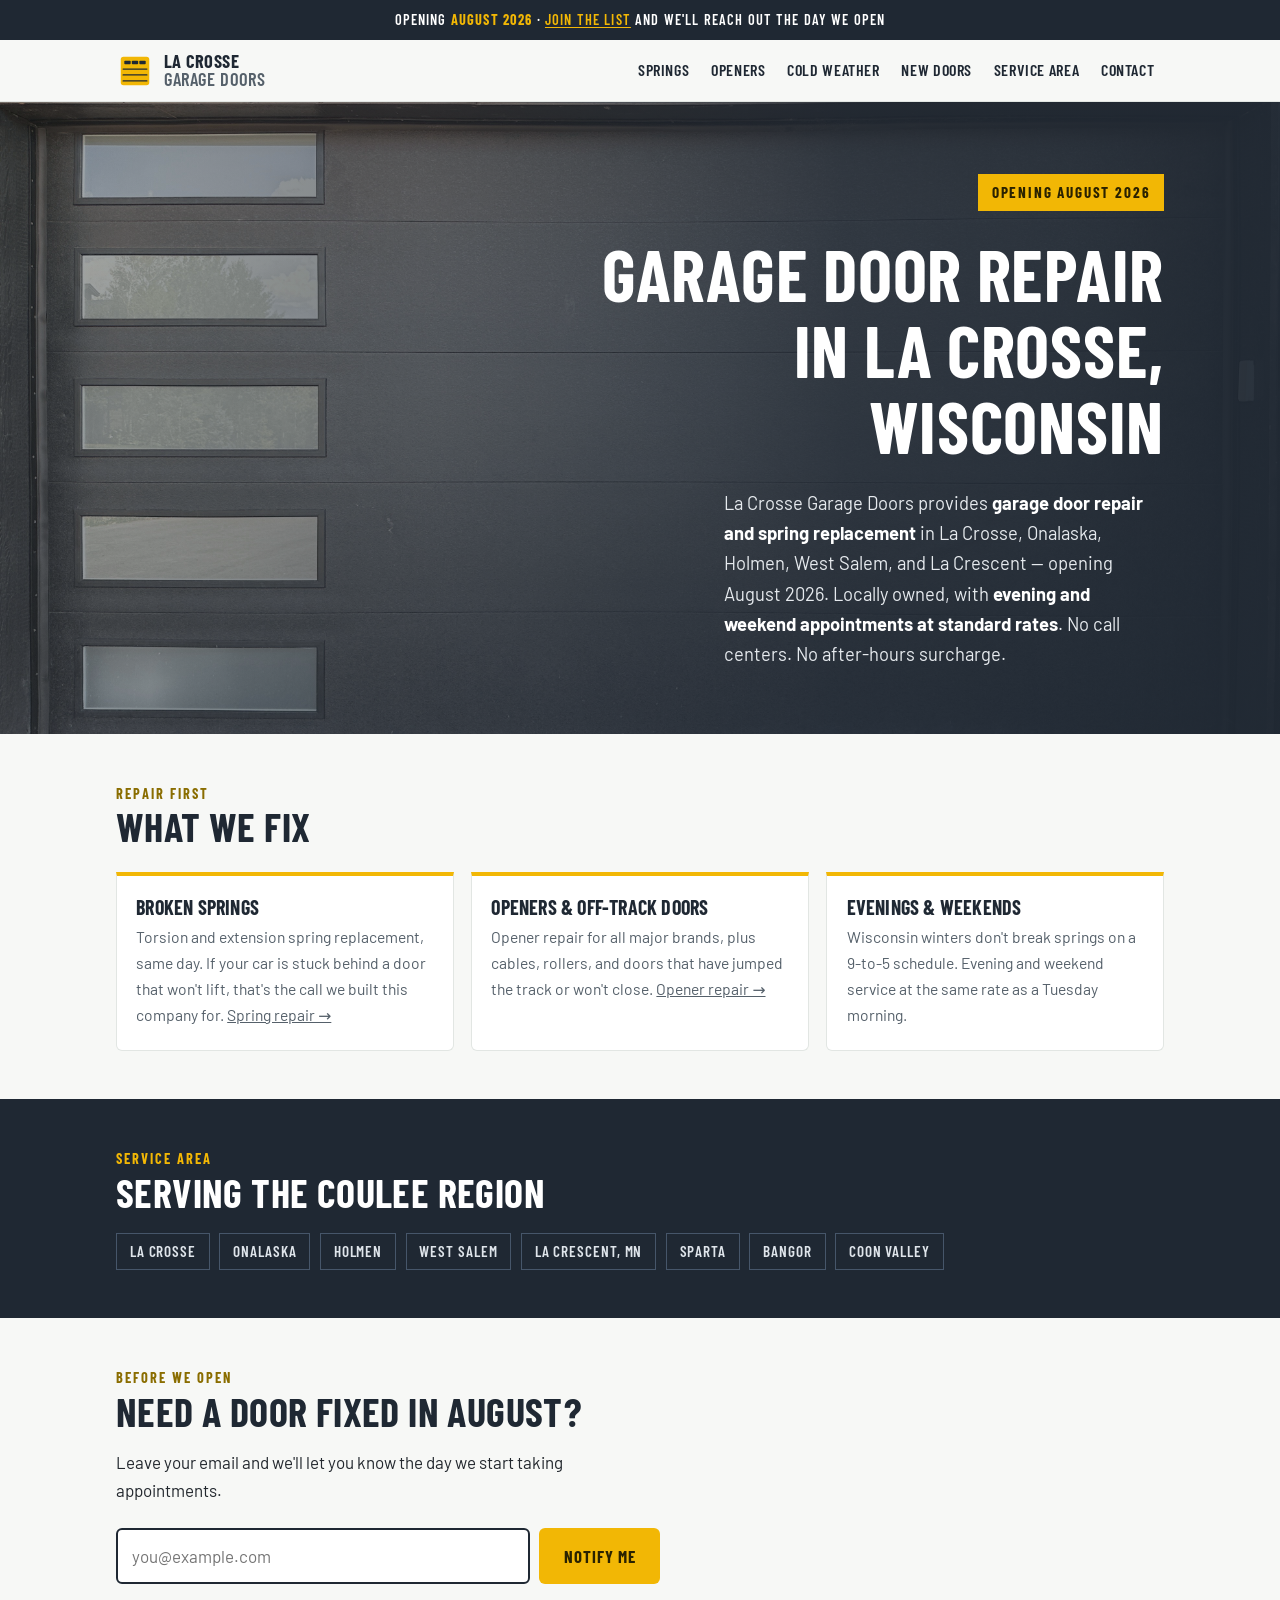
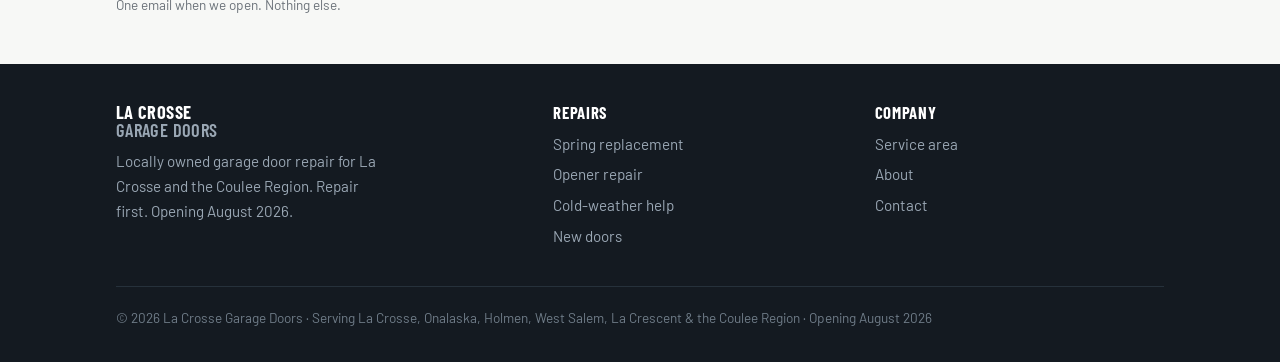
==== index.html @ f6f885b7 "Add files via upload added pages and styles" ====
<!DOCTYPE html>
<html lang="en">
<head>
  <meta charset="UTF-8">
  <meta name="viewport" content="width=device-width, initial-scale=1.0">
  <title>Garage Door Repair La Crosse WI | La Crosse Garage Doors — Opening August 2026</title>
  <meta name="description" content="La Crosse Garage Doors opens August 2026 — garage door repair and spring replacement in La Crosse, Onalaska, Holmen, West Salem, and La Crescent. Locally owned, evenings and weekends at standard rates.">
  <link rel="canonical" href="https://lacrossegaragedoors.com/">
  <link rel="icon" href="favicon.svg" type="image/svg+xml">
  <link rel="stylesheet" href="style.css">

  <meta property="og:type" content="website">
  <meta property="og:title" content="La Crosse Garage Doors — Garage Door Repair, Opening August 2026">
  <meta property="og:description" content="Garage door repair and spring replacement for the La Crosse area, opening August 2026. Locally owned. Evenings and weekends at standard rates.">
  <meta property="og:url" content="https://lacrossegaragedoors.com/">

  <!-- LocalBusiness schema. TRUTH RULE: only add telephone, address, and
       openingHoursSpecification when they are real. NAP here must match GBP
       exactly, character for character, once live. -->
  <script type="application/ld+json">
  {
    "@context": "https://schema.org",
    "@type": "HomeAndConstructionBusiness",
    "name": "La Crosse Garage Doors",
    "url": "https://lacrossegaragedoors.com/",
    "description": "Locally owned garage door repair company serving the La Crosse, Wisconsin area, opening August 2026. Garage door spring replacement, opener repair, and repair service, with evening and weekend availability at standard rates.",
    "foundingDate": "2026",
    "slogan": "Repair first. Local always.",
    "areaServed": [
      {"@type": "City", "name": "La Crosse", "containedInPlace": {"@type": "State", "name": "Wisconsin"}},
      {"@type": "City", "name": "Onalaska", "containedInPlace": {"@type": "State", "name": "Wisconsin"}},
      {"@type": "City", "name": "Holmen", "containedInPlace": {"@type": "State", "name": "Wisconsin"}},
      {"@type": "City", "name": "West Salem", "containedInPlace": {"@type": "State", "name": "Wisconsin"}},
      {"@type": "City", "name": "La Crescent", "containedInPlace": {"@type": "State", "name": "Minnesota"}},
      {"@type": "City", "name": "Sparta", "containedInPlace": {"@type": "State", "name": "Wisconsin"}},
      {"@type": "City", "name": "Bangor", "containedInPlace": {"@type": "State", "name": "Wisconsin"}},
      {"@type": "City", "name": "Coon Valley", "containedInPlace": {"@type": "State", "name": "Wisconsin"}}
    ],
    "knowsAbout": [
      "Garage door spring replacement",
      "Garage door repair",
      "Garage door opener repair",
      "Garage door installation"
    ]
  }
  </script>

  <script type="application/ld+json">
  {
    "@context": "https://schema.org",
    "@type": "FAQPage",
    "mainEntity": [
      {
        "@type": "Question",
        "name": "When does La Crosse Garage Doors open?",
        "acceptedAnswer": {
          "@type": "Answer",
          "text": "La Crosse Garage Doors opens in August 2026, serving La Crosse, Onalaska, Holmen, West Salem, La Crescent, and surrounding communities in the Coulee Region."
        }
      },
      {
        "@type": "Question",
        "name": "What services will La Crosse Garage Doors offer?",
        "acceptedAnswer": {
          "@type": "Answer",
          "text": "La Crosse Garage Doors specializes in garage door repair: broken spring replacement, opener repair, cable and roller replacement, and doors that are off track or won't open. New door installation and replacement are also available."
        }
      },
      {
        "@type": "Question",
        "name": "Will evening and weekend garage door repair be available in La Crosse?",
        "acceptedAnswer": {
          "@type": "Answer",
          "text": "Yes. La Crosse Garage Doors offers evening and weekend appointments at standard rates — no after-hours surcharge."
        }
      }
    ]
  }
  </script>

  <link rel="preconnect" href="https://fonts.googleapis.com">
  <link rel="preconnect" href="https://fonts.gstatic.com" crossorigin>
  <link href="https://fonts.googleapis.com/css2?family=Barlow+Condensed:wght@600;700&family=Barlow:wght@400;500;600&display=swap" rel="stylesheet">

  <!-- Homepage-only styles: the door-photo hero + town chips + notify form.
       Everything else comes from the shared style.css. -->
  <style>
    .hero { color: #fff; background: var(--steel); padding: 4.5rem 0 4rem; position: relative; overflow: hidden; }
    .hero-photo { position: absolute; inset: 0; width: 100%; height: 100%; object-fit: cover; object-position: center left; z-index: 0; }
    .hero::after {
      content: ""; position: absolute; inset: 0; z-index: 1;
      background:
        linear-gradient(to left, rgba(31,40,51,0.94) 0%, rgba(31,40,51,0.86) 34%, rgba(31,40,51,0.52) 66%, rgba(31,40,51,0.28) 100%),
        linear-gradient(to bottom, rgba(0,0,0,0.10), rgba(0,0,0,0.22));
    }
    .hero-badge {
      display: inline-block; font-family: 'Barlow Condensed', sans-serif; font-weight: 700;
      text-transform: uppercase; letter-spacing: 0.12em; font-size: 0.95rem;
      color: var(--accent-ink); background: var(--accent); padding: 0.35rem 0.85rem; margin-bottom: 1.5rem;
    }
    .hero h1 { color: #fff; font-size: clamp(2.6rem, 7vw, 4.5rem); font-weight: 700; max-width: 18ch; margin-left: auto; }
    .hero .lede { margin-top: 1.5rem; margin-left: auto; max-width: 44ch; font-size: 1.15rem; color: #e6eaee; text-align: left; }
    .hero .lede strong { color: #fff; }
    .hero-inner { position: relative; z-index: 2; text-align: right; animation: doorlift 0.7s ease-out both; }
    @keyframes doorlift { from { opacity: 0; transform: translateY(1.25rem); } to { opacity: 1; transform: translateY(0); } }

    .home h2 { font-size: clamp(1.8rem, 4vw, 2.5rem); margin-bottom: 1rem; }
    .area { background: var(--steel); color: #fff; }
    .area .eyebrow { color: var(--accent); }
    .area h2 { color: #fff; }
    .towns { display: flex; flex-wrap: wrap; gap: 0.6rem; margin-top: 1.25rem; list-style: none; }
    .towns li { font-family: 'Barlow Condensed', sans-serif; font-weight: 600; text-transform: uppercase; letter-spacing: 0.06em; border: 1px solid #46566a; color: #dfe5eb; padding: 0.3rem 0.8rem; font-size: 0.95rem; }

    .notify p.sub { max-width: 52ch; }
    .notify form { margin-top: 1.5rem; display: flex; gap: 0.6rem; flex-wrap: wrap; max-width: 34rem; }
    .notify input[type="email"] { flex: 1 1 16rem; padding: 0.75rem 0.9rem; font: inherit; border: 2px solid var(--steel); border-radius: 6px; background: #fff; }
    .notify input:focus-visible, .notify button:focus-visible { outline: 3px solid var(--steel); outline-offset: 2px; }
    .fineprint { font-size: 0.85rem; color: #6a7178; margin-top: 0.6rem; }

    @media (max-width: 46rem) {
      .hero { padding: 3.25rem 0 3rem; }
      .hero-inner { text-align: left; }
      .hero h1, .hero .lede { margin-left: 0; }
      .hero::after {
        background:
          linear-gradient(to left, rgba(31,40,51,0.90) 0%, rgba(31,40,51,0.72) 100%),
          linear-gradient(to bottom, rgba(0,0,0,0.10), rgba(0,0,0,0.25));
      }
    }
  </style>
</head>
<body class="home">

  <div class="ribbon">Opening <strong>August 2026</strong> &middot; <a href="#notify">join the list</a> and we'll reach out the day we open</div>

  <header class="site-header">
    <div class="wrap">
      <a class="brand" href="index.html" aria-label="La Crosse Garage Doors home">
        <svg viewBox="0 0 48 48" aria-hidden="true"><rect x="6" y="6" width="36" height="36" rx="3.5" fill="#f2b705"/><g fill="#1f2833"><rect x="10.5" y="11" width="8" height="4.5" rx="1"/><rect x="20" y="11" width="8" height="4.5" rx="1"/><rect x="29.5" y="11" width="8" height="4.5" rx="1"/></g><g stroke="#1f2833" stroke-width="1.6" stroke-linecap="round"><line x1="9" y1="21.5" x2="39" y2="21.5"/><line x1="9" y1="29" x2="39" y2="29"/><line x1="9" y1="36.5" x2="39" y2="36.5"/></g></svg>
        <span class="brand-name"><span class="lc">La Crosse</span><span class="gd">Garage Doors</span></span>
      </a>
      <nav class="site-nav" aria-label="Primary">
        <a href="garage-door-spring-replacement-la-crosse.html">Springs</a>
        <a href="garage-door-opener-repair-la-crosse.html">Openers</a>
        <a href="garage-door-wont-open-cold-weather.html">Cold Weather</a>
        <a href="garage-door-installation-la-crosse.html">New Doors</a>
        <a href="service-area.html">Service Area</a>
        <a href="contact.html">Contact</a>
      </nav>
    </div>
  </header>

  <header class="hero">
    <img class="hero-photo" src="images/la-crosse-garage-door-repair.jpg"
         alt="Modern steel garage door serviced by La Crosse Garage Doors in La Crosse, Wisconsin"
         fetchpriority="high" width="2000" height="1012">
    <div class="wrap hero-inner">
      <span class="hero-badge">Opening August 2026</span>
      <h1>Garage Door Repair in La&nbsp;Crosse, Wisconsin</h1>
      <p class="lede">
        La Crosse Garage Doors provides <strong>garage door repair and spring
        replacement</strong> in La Crosse, Onalaska, Holmen, West Salem, and La Crescent —
        opening August 2026. Locally owned, with <strong>evening and weekend appointments
        at standard rates</strong>. No call centers. No after-hours surcharge.
      </p>
    </div>
  </header>

  <main>
    <section aria-labelledby="services-h">
      <div class="wrap">
        <p class="eyebrow">Repair first</p>
        <h2 id="services-h">What we fix</h2>
        <div class="cards">
          <div class="card">
            <h3>Broken Springs</h3>
            <p>Torsion and extension spring replacement, same day. If your car is stuck behind a door that won't lift, that's the call we built this company for. <a href="garage-door-spring-replacement-la-crosse.html">Spring repair &rarr;</a></p>
          </div>
          <div class="card">
            <h3>Openers &amp; Off-Track Doors</h3>
            <p>Opener repair for all major brands, plus cables, rollers, and doors that have jumped the track or won't close. <a href="garage-door-opener-repair-la-crosse.html">Opener repair &rarr;</a></p>
          </div>
          <div class="card">
            <h3>Evenings &amp; Weekends</h3>
            <p>Wisconsin winters don't break springs on a 9-to-5 schedule. Evening and weekend service at the same rate as a Tuesday morning.</p>
          </div>
        </div>
      </div>
    </section>

    <section class="area" aria-labelledby="area-h">
      <div class="wrap">
        <p class="eyebrow">Service area</p>
        <h2 id="area-h">Serving the Coulee Region</h2>
        <ul class="towns">
          <li>La Crosse</li>
          <li>Onalaska</li>
          <li>Holmen</li>
          <li>West Salem</li>
          <li>La Crescent, MN</li>
          <li>Sparta</li>
          <li>Bangor</li>
          <li>Coon Valley</li>
        </ul>
      </div>
    </section>

    <section class="notify" id="notify" aria-labelledby="notify-h">
      <div class="wrap">
        <p class="eyebrow">Before we open</p>
        <h2 id="notify-h">Need a door fixed in August?</h2>
        <p class="sub">Leave your email and we'll let you know the day we start taking appointments.</p>
        <form action="https://api.web3forms.com/submit" method="POST">
          <input type="hidden" name="access_key" value="b48ade35-f870-45dd-b1df-0b51478c5cf5">
          <input type="hidden" name="subject" value="LCGD pre-launch signup">
          <input type="hidden" name="from_name" value="LCGD Site">
          <input type="hidden" name="redirect" value="https://lacrossegaragedoors.com/index.html">
          <input type="checkbox" name="botcheck" style="display:none" tabindex="-1" autocomplete="off">
          <label for="email" style="position:absolute;left:-9999px;">Email address</label>
          <input id="email" type="email" name="email" placeholder="you@example.com" required>
          <button class="btn btn-primary" type="submit">Notify me</button>
        </form>
        <p class="fineprint">One email when we open. Nothing else.</p>
      </div>
    </section>
  </main>

  <footer class="site-footer">
    <div class="wrap">
      <div class="foot-grid">
        <div>
          <span class="brand-name"><span class="lc">La Crosse</span><span class="gd">Garage Doors</span></span>
          <p style="margin-top:0.6rem;max-width:30ch;">Locally owned garage door repair for La Crosse and the Coulee Region. Repair first. Opening August 2026.</p>
        </div>
        <div>
          <h4>Repairs</h4>
          <ul>
            <li><a href="garage-door-spring-replacement-la-crosse.html">Spring replacement</a></li>
            <li><a href="garage-door-opener-repair-la-crosse.html">Opener repair</a></li>
            <li><a href="garage-door-wont-open-cold-weather.html">Cold-weather help</a></li>
            <li><a href="garage-door-installation-la-crosse.html">New doors</a></li>
          </ul>
        </div>
        <div>
          <h4>Company</h4>
          <ul>
            <li><a href="service-area.html">Service area</a></li>
            <li><a href="about.html">About</a></li>
            <li><a href="contact.html">Contact</a></li>
          </ul>
        </div>
      </div>
      <p class="foot-note">&copy; 2026 La Crosse Garage Doors &middot; Serving La Crosse, Onalaska, Holmen, West Salem, La Crescent &amp; the Coulee Region &middot; Opening August 2026</p>
    </div>
  </footer>

</body>
</html>
---- style.css ----
/* ============================================================
   La Crosse Garage Doors — shared site styles
   Palette + type extend the existing homepage identity:
   steel + shop-yellow, Barlow Condensed display / Barlow body.
   Linked by every page: <link rel="stylesheet" href="style.css">
   ============================================================ */

:root {
  --steel: #1f2833;
  --panel: #2b3644;
  --paper: #f7f8f6;
  --galvanized: #9aa7b4;
  --ink: #23282e;
  --muted: #55606a;
  --line: #e2e6e3;
  --accent: #f2b705;
  --accent-hover: #d99f00;
  --accent-ink: #2a2200;
  --max: 68rem;
  --measure: 42rem;
}

* { margin: 0; padding: 0; box-sizing: border-box; }
html { scroll-behavior: smooth; }
body {
  font-family: 'Barlow', system-ui, -apple-system, sans-serif;
  color: var(--ink);
  background: var(--paper);
  line-height: 1.65;
  font-size: 1.0625rem;
  -webkit-font-smoothing: antialiased;
}
h1, h2, h3, h4 {
  font-family: 'Barlow Condensed', 'Barlow', sans-serif;
  line-height: 1.06;
  text-transform: uppercase;
  letter-spacing: 0.01em;
  color: var(--steel);
}
a { color: inherit; }
img { max-width: 100%; display: block; }
.wrap { max-width: var(--max); margin: 0 auto; padding: 0 1.25rem; }

/* ---------- Opening ribbon ---------- */
.ribbon {
  background: var(--steel);
  color: #fff;
  font-family: 'Barlow Condensed', sans-serif;
  text-transform: uppercase;
  letter-spacing: 0.08em;
  font-size: 0.9rem;
  font-weight: 600;
  text-align: center;
  padding: 0.5rem 1rem;
}
.ribbon strong { color: var(--accent); font-weight: 700; }
.ribbon a { color: var(--accent); text-decoration: underline; text-underline-offset: 2px; }

/* ---------- Header + nav ---------- */
.site-header {
  background: var(--paper);
  border-bottom: 1px solid var(--line);
  position: sticky; top: 0; z-index: 100;
}
.site-header .wrap {
  display: flex; align-items: center; justify-content: space-between;
  gap: 1rem; padding-top: 0.7rem; padding-bottom: 0.7rem;
}
.brand { display: inline-flex; align-items: center; gap: 0.6rem; text-decoration: none; }
.brand svg { width: 38px; height: 38px; flex-shrink: 0; }
.brand-name {
  font-family: 'Barlow Condensed', sans-serif;
  font-weight: 700; text-transform: uppercase; line-height: 0.95;
  color: var(--steel); font-size: 1.15rem; letter-spacing: 0.02em;
}
.brand-name .lc { display: block; }
.brand-name .gd { display: block; color: var(--muted); font-weight: 600; }

.site-nav { display: flex; align-items: center; gap: 0.15rem; flex-wrap: wrap; }
.site-nav a {
  font-family: 'Barlow Condensed', sans-serif;
  text-transform: uppercase; letter-spacing: 0.04em;
  font-size: 1rem; font-weight: 600; color: var(--steel);
  text-decoration: none; padding: 0.4rem 0.6rem; border-radius: 4px;
  transition: background 0.15s, color 0.15s;
}
.site-nav a:hover { background: rgba(31,40,51,0.06); }
.site-nav a[aria-current="page"] { color: var(--accent-ink); background: var(--accent); }

/* ---------- Buttons ---------- */
.btn {
  display: inline-block; font-family: 'Barlow Condensed', sans-serif;
  font-weight: 700; text-transform: uppercase; letter-spacing: 0.06em;
  font-size: 1.05rem; text-decoration: none; cursor: pointer;
  padding: 0.7rem 1.4rem; border-radius: 6px; border: 2px solid transparent;
  transition: background 0.2s, filter 0.2s, border-color 0.2s;
}
.btn-primary { background: var(--accent); color: var(--accent-ink); }
.btn-primary:hover { filter: brightness(0.95); }
.btn-ghost { background: transparent; color: #fff; border-color: rgba(255,255,255,0.5); }
.btn-ghost:hover { border-color: #fff; }
.btn-dark { background: var(--steel); color: #fff; }
.btn-dark:hover { background: #14202b; }

/* ---------- Page hero (interior pages) ---------- */
.page-hero {
  background: var(--steel); color: #fff; position: relative; overflow: hidden;
  padding: 3.5rem 0 3.75rem;
}
.page-hero::after {
  content: ""; position: absolute; left: 0; right: 0; bottom: 0; height: 0.5rem;
  background: repeating-linear-gradient(-45deg, var(--accent) 0 1.1rem, var(--steel) 1.1rem 2.2rem);
}
.page-hero .eyebrow { color: var(--accent); }
.page-hero h1 {
  color: #fff; font-size: clamp(2.1rem, 5.5vw, 3.4rem); font-weight: 700;
  max-width: 20ch; margin-top: 0.4rem;
}
.page-hero .lede {
  margin-top: 1rem; max-width: var(--measure); font-size: 1.15rem; color: #dfe5ea;
}
.page-hero .lede strong { color: #fff; }

/* ---------- Eyebrow label ---------- */
.eyebrow {
  font-family: 'Barlow Condensed', sans-serif; font-weight: 700;
  text-transform: uppercase; letter-spacing: 0.14em; font-size: 0.9rem;
  color: #8a6d00;
}

/* ---------- Content sections ---------- */
section { padding: 3rem 0; }
section.tight { padding: 2rem 0; }
.prose { max-width: var(--measure); }
.prose h2 { font-size: clamp(1.7rem, 4vw, 2.3rem); margin: 2rem 0 0.75rem; }
.prose h3 { font-size: 1.35rem; margin: 1.5rem 0 0.5rem; }
.prose p { margin-bottom: 1rem; }
.prose ul { margin: 0 0 1rem 1.1rem; }
.prose li { margin-bottom: 0.4rem; }
.prose strong { color: var(--steel); }
.prose a { color: #1f6f9c; text-underline-offset: 2px; }

/* ---------- Callout ---------- */
.callout {
  border-left: 4px solid var(--accent); background: #fff;
  border-radius: 0 8px 8px 0; padding: 1.1rem 1.25rem; margin: 1.5rem 0;
  box-shadow: 0 1px 2px rgba(31,40,51,0.05);
}
.callout.warn { border-left-color: #c0392b; }
.callout p:last-child { margin-bottom: 0; }

/* ---------- Service cards ---------- */
.cards { display: grid; grid-template-columns: repeat(3, 1fr); gap: 1.1rem; margin-top: 1.5rem; }
.card {
  background: #fff; border: 1px solid var(--line); border-top: 4px solid var(--accent);
  padding: 1.3rem 1.2rem 1.4rem; border-radius: 0 0 6px 6px;
}
.card h3 { font-size: 1.25rem; margin-bottom: 0.4rem; }
.card p { font-size: 0.98rem; color: var(--muted); margin: 0; }

/* ---------- FAQ ---------- */
.faq { max-width: var(--measure); margin-top: 1.5rem; }
.faq details {
  border: 1px solid var(--line); border-radius: 8px; background: #fff;
  padding: 0.4rem 1rem; margin-bottom: 0.7rem;
}
.faq summary {
  font-family: 'Barlow Condensed', sans-serif; font-weight: 600; font-size: 1.2rem;
  text-transform: uppercase; letter-spacing: 0.01em; color: var(--steel);
  cursor: pointer; padding: 0.6rem 0; list-style: none; display: flex;
  justify-content: space-between; align-items: center; gap: 1rem;
}
.faq summary::-webkit-details-marker { display: none; }
.faq summary::after { content: "+"; font-size: 1.5rem; color: var(--accent-ink); font-weight: 700; }
.faq details[open] summary::after { content: "\2212"; }
.faq details[open] summary { border-bottom: 1px solid var(--line); }
.faq .faq-body { padding: 0.8rem 0 0.6rem; color: var(--ink); }
.faq .faq-body p { margin-bottom: 0.6rem; }

/* ---------- CTA band ---------- */
.cta-band { background: var(--panel); color: #fff; text-align: center; }
.cta-band h2 { color: #fff; font-size: clamp(1.7rem, 4vw, 2.3rem); }
.cta-band p { max-width: 44ch; margin: 0.75rem auto 1.5rem; color: #dfe5ea; }

/* ---------- Footer ---------- */
.site-footer { background: #141a21; color: var(--galvanized); padding: 2.5rem 0 2rem; font-size: 0.95rem; }
.site-footer .foot-grid { display: grid; grid-template-columns: 1.4fr 1fr 1fr; gap: 2rem; }
.site-footer .brand-name { color: #fff; }
.site-footer .brand-name .gd { color: var(--galvanized); }
.site-footer h4 {
  color: #fff; font-size: 1.05rem; letter-spacing: 0.04em; margin-bottom: 0.6rem;
}
.site-footer a { color: var(--galvanized); text-decoration: none; }
.site-footer a:hover { color: #fff; }
.site-footer ul { list-style: none; }
.site-footer li { margin-bottom: 0.35rem; }
.site-footer .foot-note {
  border-top: 1px solid #26313b; margin-top: 2rem; padding-top: 1.25rem;
  color: #6f7c88; font-size: 0.85rem;
}

/* ---------- Responsive ---------- */
@media (max-width: 60rem) {
  .cards { grid-template-columns: 1fr; }
  .site-footer .foot-grid { grid-template-columns: 1fr 1fr; }
}
@media (max-width: 46rem) {
  .site-header .wrap { flex-direction: column; align-items: flex-start; gap: 0.5rem; }
  .site-nav { gap: 0; }
  .site-nav a { padding: 0.35rem 0.5rem; font-size: 0.95rem; }
  .site-footer .foot-grid { grid-template-columns: 1fr; gap: 1.5rem; }
}
@media (prefers-reduced-motion: reduce) { html { scroll-behavior: auto; } }

/* ---------- Forms (install quote, etc.) ---------- */
.lead-form { max-width: 40rem; margin-top: 1.5rem; }
.form-grid { display: grid; grid-template-columns: 1fr 1fr; gap: 1rem 1.1rem; }
.field { display: flex; flex-direction: column; }
.field.full { grid-column: 1 / -1; }
.field label {
  font-family: 'Barlow Condensed', sans-serif; font-weight: 600;
  text-transform: uppercase; letter-spacing: 0.03em; font-size: 0.92rem;
  color: var(--steel); margin-bottom: 0.3rem;
}
.field label .req { color: #c0392b; }
.field input, .field select, .field textarea {
  font-family: inherit; font-size: 1rem; color: var(--ink);
  border: 1.5px solid #cfd6dd; border-radius: 8px; padding: 0.6rem 0.7rem;
  background: #fff; outline: none; transition: border-color 0.15s;
}
.field input:focus, .field select:focus, .field textarea:focus { border-color: var(--panel); }
.field textarea { resize: vertical; min-height: 5.5rem; }
.form-actions { margin-top: 1.25rem; }
.form-note { font-size: 0.85rem; color: var(--muted); margin-top: 0.6rem; }
@media (max-width: 46rem) { .form-grid { grid-template-columns: 1fr; } }
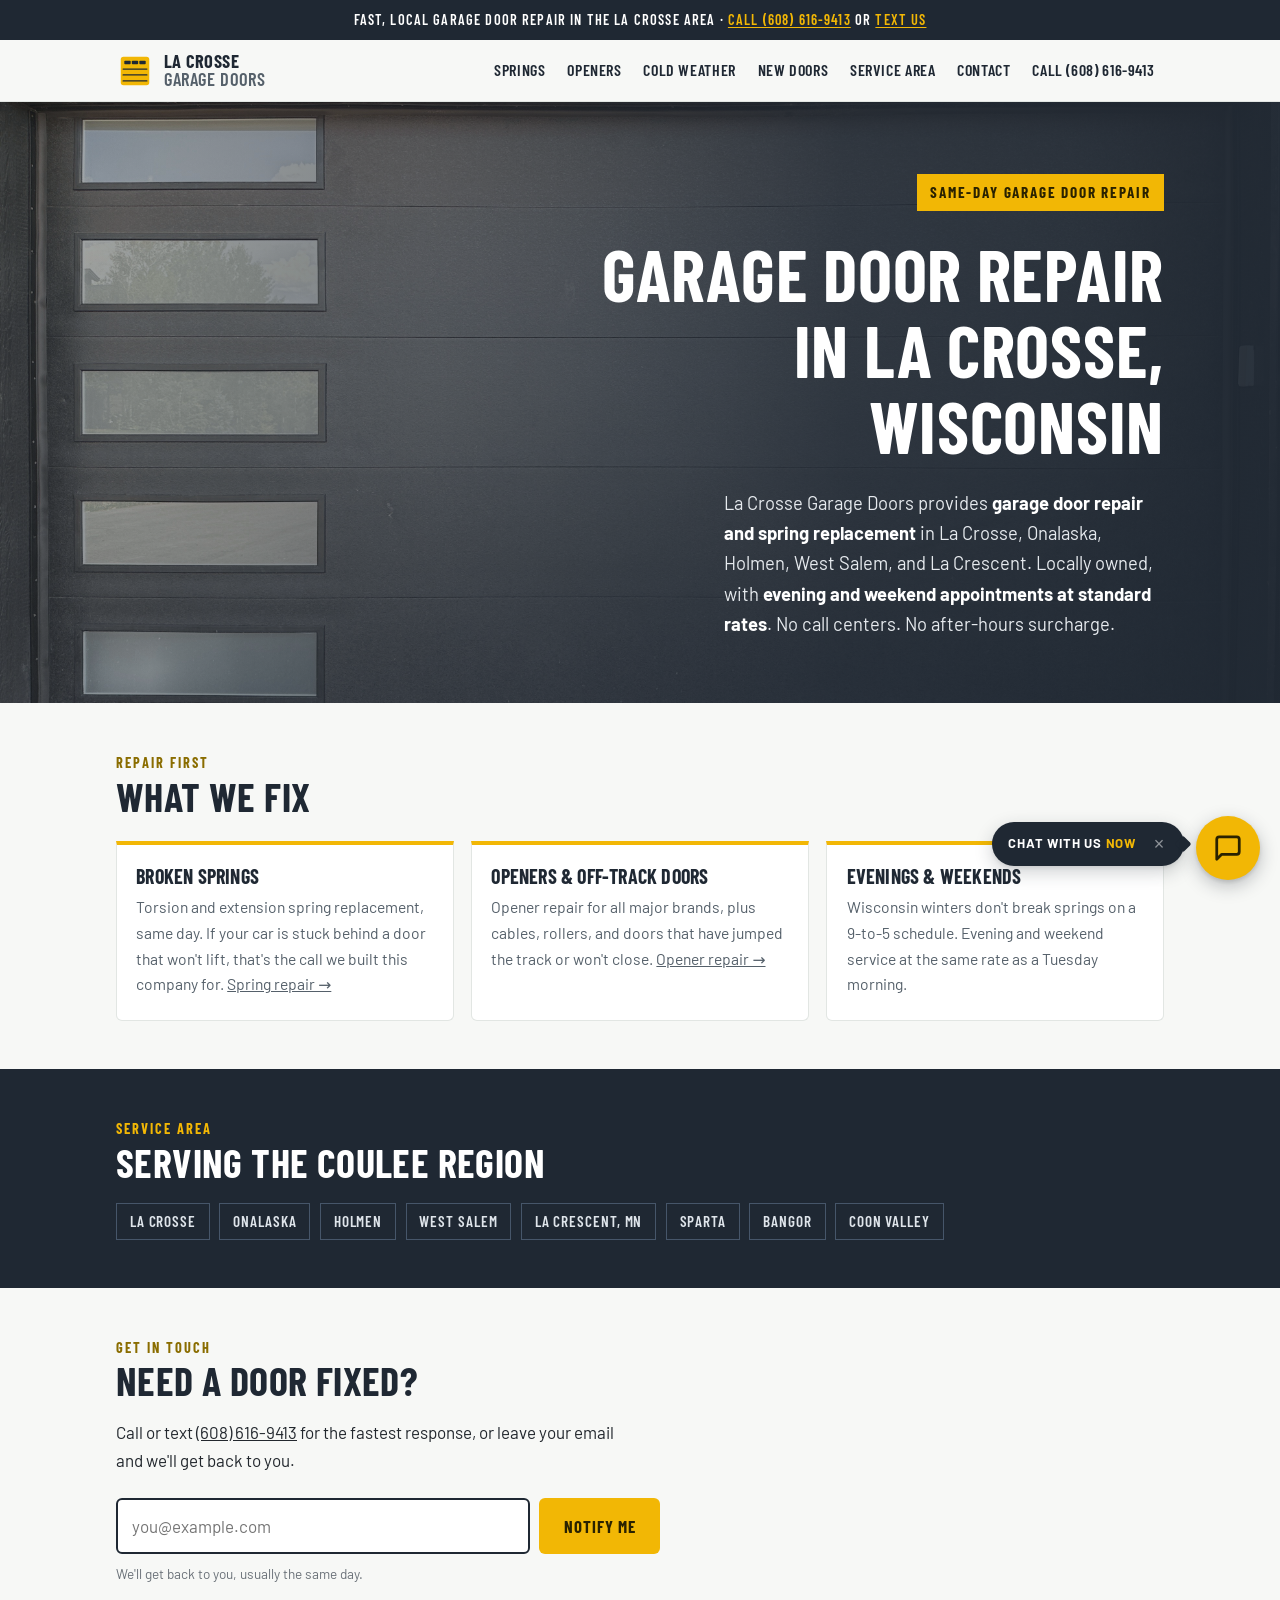
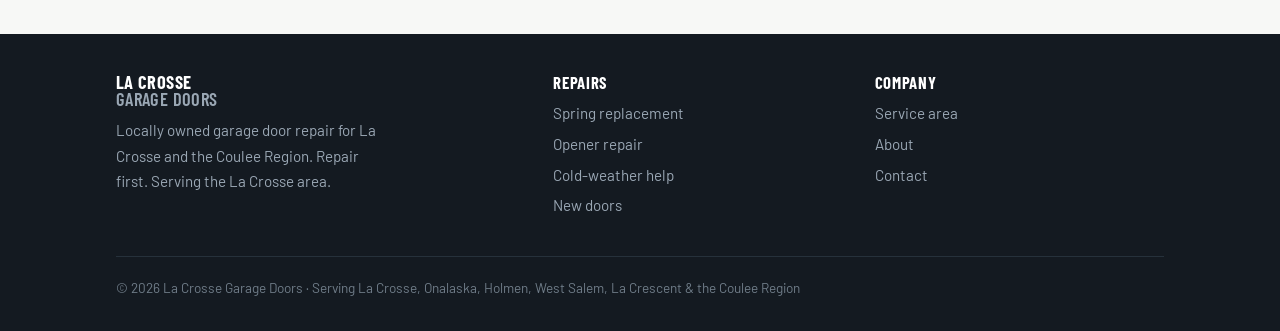
==== commit 993f66b6: "Add files via upload Updated site to active/no "opening in August" references" ====
--- a/index.html
+++ b/index.html
@@ -1,17 +1,24 @@
 <!DOCTYPE html>
 <html lang="en">
 <head>
+  <!-- Google Tag Manager -->
+  <script>(function(w,d,s,l,i){w[l]=w[l]||[];w[l].push({'gtm.start':
+new Date().getTime(),event:'gtm.js'});var f=d.getElementsByTagName(s)[0],
+j=d.createElement(s),dl=l!='dataLayer'?'&l='+l:'';j.async=true;j.src=
+'https://www.googletagmanager.com/gtm.js?id='+i+dl;f.parentNode.insertBefore(j,f);
+})(window,document,'script','dataLayer','GT-P3NZMQHP');</script>
+  <!-- End Google Tag Manager -->
   <meta charset="UTF-8">
   <meta name="viewport" content="width=device-width, initial-scale=1.0">
-  <title>Garage Door Repair La Crosse WI | La Crosse Garage Doors — Opening August 2026</title>
-  <meta name="description" content="La Crosse Garage Doors opens August 2026 — garage door repair and spring replacement in La Crosse, Onalaska, Holmen, West Salem, and La Crescent. Locally owned, evenings and weekends at standard rates.">
+  <title>Garage Door Repair La Crosse WI | Same-Day Service | La Crosse Garage Doors</title>
+  <meta name="description" content="Same-day garage door repair and spring replacement in La Crosse, Onalaska, Holmen, West Salem, and La Crescent. Locally owned, evenings and weekends at standard rates. Call or text (608) 616-9413.">
   <link rel="canonical" href="https://lacrossegaragedoors.com/">
   <link rel="icon" href="favicon.svg" type="image/svg+xml">
   <link rel="stylesheet" href="style.css">
 
   <meta property="og:type" content="website">
-  <meta property="og:title" content="La Crosse Garage Doors — Garage Door Repair, Opening August 2026">
-  <meta property="og:description" content="Garage door repair and spring replacement for the La Crosse area, opening August 2026. Locally owned. Evenings and weekends at standard rates.">
+  <meta property="og:title" content="La Crosse Garage Doors — Same-Day Garage Door Repair">
+  <meta property="og:description" content="Garage door repair and spring replacement for the La Crosse area, Locally owned. Evenings and weekends at standard rates.">
   <meta property="og:url" content="https://lacrossegaragedoors.com/">
 
   <!-- LocalBusiness schema. TRUTH RULE: only add telephone, address, and
@@ -23,7 +30,12 @@
     "@type": "HomeAndConstructionBusiness",
     "name": "La Crosse Garage Doors",
     "url": "https://lacrossegaragedoors.com/",
-    "description": "Locally owned garage door repair company serving the La Crosse, Wisconsin area, opening August 2026. Garage door spring replacement, opener repair, and repair service, with evening and weekend availability at standard rates.",
+    "description": "Locally owned garage door repair company serving La Crosse, Wisconsin and the surrounding Coulee Region. Same-day garage door spring replacement, opener repair, and emergency repair, with evening and weekend availability at standard rates.",
+    "telephone": "+1-608-616-9413",
+    "openingHoursSpecification": [
+      {"@type": "OpeningHoursSpecification", "dayOfWeek": ["Monday","Tuesday","Wednesday","Thursday"], "opens": "08:00", "closes": "18:00"},
+      {"@type": "OpeningHoursSpecification", "dayOfWeek": "Friday", "opens": "08:00", "closes": "17:00"}
+    ],
     "foundingDate": "2026",
     "slogan": "Repair first. Local always.",
     "areaServed": [
@@ -52,10 +64,10 @@
     "mainEntity": [
       {
         "@type": "Question",
-        "name": "When does La Crosse Garage Doors open?",
+        "name": "Does La Crosse Garage Doors offer same-day garage door repair?",
         "acceptedAnswer": {
           "@type": "Answer",
-          "text": "La Crosse Garage Doors opens in August 2026, serving La Crosse, Onalaska, Holmen, West Salem, La Crescent, and surrounding communities in the Coulee Region."
+          "text": "Yes. La Crosse Garage Doors offers same-day garage door repair in most cases across La Crosse, Onalaska, Holmen, West Salem, La Crescent, and the surrounding Coulee Region. Call or text (608) 616-9413."
         }
       },
       {
@@ -131,7 +143,11 @@
 </head>
 <body class="home">
 
-  <div class="ribbon">Opening <strong>August 2026</strong> &middot; <a href="#notify">join the list</a> and we'll reach out the day we open</div>
+  <!-- Google Tag Manager (noscript) -->
+  <noscript><iframe src="https://www.googletagmanager.com/ns.html?id=GT-P3NZMQHP"
+  height="0" width="0" style="display:none;visibility:hidden"></iframe></noscript>
+  <!-- End Google Tag Manager (noscript) -->
+  <div class="ribbon">Fast, local garage door repair in the La Crosse area &middot; <a href="tel:+16086169413">Call (608) 616-9413</a> or <a href="sms:+16086169413">text us</a></div>
 
   <header class="site-header">
     <div class="wrap">
@@ -146,6 +162,7 @@
         <a href="garage-door-installation-la-crosse.html">New Doors</a>
         <a href="service-area.html">Service Area</a>
         <a href="contact.html">Contact</a>
+        <a class="nav-call" href="tel:+16086169413">Call&nbsp;(608) 616-9413</a>
       </nav>
     </div>
   </header>
@@ -155,12 +172,12 @@
          alt="Modern steel garage door serviced by La Crosse Garage Doors in La Crosse, Wisconsin"
          fetchpriority="high" width="2000" height="1012">
     <div class="wrap hero-inner">
-      <span class="hero-badge">Opening August 2026</span>
+      <span class="hero-badge">Same-Day Garage Door Repair</span>
       <h1>Garage Door Repair in La&nbsp;Crosse, Wisconsin</h1>
       <p class="lede">
         La Crosse Garage Doors provides <strong>garage door repair and spring
-        replacement</strong> in La Crosse, Onalaska, Holmen, West Salem, and La Crescent —
-        opening August 2026. Locally owned, with <strong>evening and weekend appointments
+        replacement</strong> in La Crosse, Onalaska, Holmen, West Salem, and La Crescent.
+        Locally owned, with <strong>evening and weekend appointments
         at standard rates</strong>. No call centers. No after-hours surcharge.
       </p>
     </div>
@@ -207,20 +224,20 @@
 
     <section class="notify" id="notify" aria-labelledby="notify-h">
       <div class="wrap">
-        <p class="eyebrow">Before we open</p>
-        <h2 id="notify-h">Need a door fixed in August?</h2>
-        <p class="sub">Leave your email and we'll let you know the day we start taking appointments.</p>
+        <p class="eyebrow">Get in touch</p>
+        <h2 id="notify-h">Need a door fixed?</h2>
+        <p class="sub">Call or text <a href="tel:+16086169413">(608) 616-9413</a> for the fastest response, or leave your email and we'll get back to you.</p>
         <form action="https://api.web3forms.com/submit" method="POST">
           <input type="hidden" name="access_key" value="b48ade35-f870-45dd-b1df-0b51478c5cf5">
-          <input type="hidden" name="subject" value="LCGD pre-launch signup">
+          <input type="hidden" name="subject" value="LCGD website inquiry">
           <input type="hidden" name="from_name" value="LCGD Site">
-          <input type="hidden" name="redirect" value="https://lacrossegaragedoors.com/index.html">
+          <input type="hidden" name="redirect" value="https://lacrossegaragedoors.com/thank-you.html">
           <input type="checkbox" name="botcheck" style="display:none" tabindex="-1" autocomplete="off">
           <label for="email" style="position:absolute;left:-9999px;">Email address</label>
           <input id="email" type="email" name="email" placeholder="you@example.com" required>
           <button class="btn btn-primary" type="submit">Notify me</button>
         </form>
-        <p class="fineprint">One email when we open. Nothing else.</p>
+        <p class="fineprint">We'll get back to you, usually the same day.</p>
       </div>
     </section>
   </main>
@@ -230,7 +247,7 @@
       <div class="foot-grid">
         <div>
           <span class="brand-name"><span class="lc">La Crosse</span><span class="gd">Garage Doors</span></span>
-          <p style="margin-top:0.6rem;max-width:30ch;">Locally owned garage door repair for La Crosse and the Coulee Region. Repair first. Opening August 2026.</p>
+          <p style="margin-top:0.6rem;max-width:30ch;">Locally owned garage door repair for La Crosse and the Coulee Region. Repair first. Serving the La Crosse area.</p>
         </div>
         <div>
           <h4>Repairs</h4>
@@ -250,9 +267,391 @@
           </ul>
         </div>
       </div>
-      <p class="foot-note">&copy; 2026 La Crosse Garage Doors &middot; Serving La Crosse, Onalaska, Holmen, West Salem, La Crescent &amp; the Coulee Region &middot; Opening August 2026</p>
+      <p class="foot-note">&copy; 2026 La Crosse Garage Doors &middot; Serving La Crosse, Onalaska, Holmen, West Salem, La Crescent &amp; the Coulee Region</p>
     </div>
   </footer>
 
+<!-- ============================================================
+     La Crosse Garage Doors — DoorBot widget (v7)
+     Paste this whole block just before </body> in index.html.
+
+     BEFORE IT WORKS: set PROXY_URL below to your lacrosse-doorbot
+     val's URL (the web.val.run address). It's the ONLY required edit.
+
+     TRIGGERS (any of these opens the chat):
+       - the floating button (bottom-right), always present
+       - any link with href="#chat-with-us"
+       - any element with data-lcgd-chat="1"
+       - a postMessage of {type:'lcgd-open-chat'} (for iframe setups)
+     ============================================================ -->
+<script>
+/* DoorBot v7 — La Crosse Garage Doors */
+(function() {
+  // >>> REQUIRED: paste your lacrosse-doorbot val URL here <<<
+  var PROXY_URL = "https://DoorBot--5213d014855111f180231607ee4eb77e.web.val.run";
+
+  if (document.readyState === "loading") {
+    document.addEventListener("DOMContentLoaded", boot);
+  } else {
+    boot();
+  }
+
+  function boot() {
+    if (document.getElementById("lcgd-db-fab")) return;
+    injectFonts();
+    injectStyles();
+    var els = buildWidget();
+    wireEvents(els);
+    scheduleAttention(els);
+  }
+
+  function injectFonts() {
+    var l1 = document.createElement("link");
+    l1.rel = "preconnect"; l1.href = "https://fonts.googleapis.com";
+    document.head.appendChild(l1);
+    var l2 = document.createElement("link");
+    l2.rel = "preconnect"; l2.href = "https://fonts.gstatic.com"; l2.crossOrigin = "anonymous";
+    document.head.appendChild(l2);
+    var l3 = document.createElement("link");
+    l3.rel = "stylesheet";
+    l3.href = "https://fonts.googleapis.com/css2?family=Barlow+Condensed:wght@600;700&family=Barlow:wght@400;500;600&display=swap";
+    document.head.appendChild(l3);
+  }
+
+  function injectStyles() {
+    var css = ""
+      + ".lcgd-db-fab, .lcgd-db-panel, .lcgd-db-panel *, .lcgd-db-tooltip { box-sizing: border-box; font-family: 'Barlow', -apple-system, BlinkMacSystemFont, 'Segoe UI', Helvetica, Arial, sans-serif; }"
+      + ".lcgd-db-fab { position: fixed; bottom: 20px; right: 20px; width: 64px; height: 64px; border-radius: 50%; background: #f2b705; color: #2a2200; border: none; cursor: pointer; box-shadow: 0 6px 18px rgba(31,40,51,0.28), 0 2px 4px rgba(0,0,0,0.12); z-index: 2147483646; display: flex; align-items: center; justify-content: center; transition: transform 0.2s, box-shadow 0.2s, background 0.2s; }"
+      + ".lcgd-db-fab:hover { transform: scale(1.06); background: #d99f00; box-shadow: 0 8px 22px rgba(31,40,51,0.32), 0 2px 6px rgba(0,0,0,0.15); }"
+      + ".lcgd-db-fab svg { width: 30px; height: 30px; }"
+      + "@keyframes lcgd-db-bounce-once { 0%, 100% { transform: translateY(0); } 15% { transform: translateY(-10px); } 30% { transform: translateY(0); } 45% { transform: translateY(-6px); } 60% { transform: translateY(0); } }"
+      + ".lcgd-db-fab-bouncing { animation: lcgd-db-bounce-once 1.4s ease-out 1; }"
+      + ".lcgd-db-tooltip { position: fixed; bottom: 34px; right: 96px; background: #1f2833; color: #fff; padding: 11px 14px 11px 16px; border-radius: 24px; font-size: 13px; font-weight: 700; letter-spacing: 0.8px; box-shadow: 0 6px 18px rgba(31,40,51,0.22), 0 2px 4px rgba(0,0,0,0.08); z-index: 2147483645; display: flex; align-items: center; gap: 10px; opacity: 0; transform: translateX(20px) scale(0.92); transition: opacity 0.4s ease-out, transform 0.4s cubic-bezier(0.34, 1.56, 0.64, 1); pointer-events: none; white-space: nowrap; text-transform: uppercase; }"
+      + ".lcgd-db-tooltip-show { opacity: 1; transform: translateX(0) scale(1); pointer-events: auto; }"
+      + ".lcgd-db-tooltip-text { cursor: pointer; user-select: none; }"
+      + ".lcgd-db-tooltip-text strong { color: #f2b705; font-weight: 700; }"
+      + ".lcgd-db-tooltip::after { content: ''; position: absolute; right: -5px; top: 50%; transform: translateY(-50%) rotate(45deg); width: 12px; height: 12px; background: #1f2833; border-radius: 2px; z-index: -1; }"
+      + ".lcgd-db-tooltip-close { background: transparent; border: none; color: rgba(255,255,255,0.5); cursor: pointer; font-size: 18px; line-height: 1; padding: 0 4px; margin-left: 2px; border-radius: 50%; width: 22px; height: 22px; display: flex; align-items: center; justify-content: center; transition: color 0.15s, background 0.15s; }"
+      + ".lcgd-db-tooltip-close:hover { color: #fff; background: rgba(255,255,255,0.1); }"
+      + ".lcgd-db-panel { position: fixed; bottom: 96px; right: 20px; width: 380px; height: 580px; max-height: calc(100vh - 120px); background: #fff; border-radius: 16px; box-shadow: 0 16px 48px rgba(31,40,51,0.22), 0 4px 12px rgba(31,40,51,0.08); z-index: 2147483647; display: none; flex-direction: column; overflow: hidden; color: #23282e; font-size: 15px; line-height: 1.5; }"
+      + ".lcgd-db-panel.lcgd-db-open { display: flex; }"
+      + ".lcgd-db-header { background: #1f2833; color: #fff; padding: 18px 20px; display: flex; align-items: center; justify-content: space-between; }"
+      + ".lcgd-db-header-title { font-family: 'Barlow Condensed', -apple-system, BlinkMacSystemFont, 'Segoe UI', sans-serif; font-weight: 700; font-size: 18px; letter-spacing: 0.6px; text-transform: uppercase; }"
+      + ".lcgd-db-header-title-accent { color: #f2b705; }"
+      + ".lcgd-db-header-sub { font-size: 12px; color: #9aa7b4; margin-top: 3px; font-weight: 400; }"
+      + ".lcgd-db-close { background: transparent; border: none; color: #fff; cursor: pointer; padding: 6px; border-radius: 6px; opacity: 0.8; transition: opacity 0.15s, background 0.15s; }"
+      + ".lcgd-db-close:hover { opacity: 1; background: rgba(255,255,255,0.1); }"
+      + ".lcgd-db-messages { flex: 1; overflow-y: auto; padding: 18px 16px; background: #f4f6f9; display: flex; flex-direction: column; }"
+      + ".lcgd-db-msg { margin-bottom: 12px; max-width: 85%; padding: 10px 14px; border-radius: 14px; word-wrap: break-word; white-space: pre-wrap; line-height: 1.45; }"
+      + ".lcgd-db-msg-bot { background: #fff; color: #23282e; border: 1px solid #e2e6e3; border-bottom-left-radius: 4px; align-self: flex-start; margin-right: auto; box-shadow: 0 1px 2px rgba(31,40,51,0.04); }"
+      + ".lcgd-db-msg-user { background: #2b3644; color: #fff; border-bottom-right-radius: 4px; margin-left: auto; }"
+      + ".lcgd-db-msg-img { max-width: 100%; border-radius: 8px; margin-top: 6px; display: block; }"
+      + ".lcgd-db-typing { display: inline-flex; gap: 4px; padding: 4px 0; }"
+      + ".lcgd-db-typing span { width: 7px; height: 7px; border-radius: 50%; background: #9aa7b4; animation: lcgd-db-typing-bounce 1.2s infinite; }"
+      + ".lcgd-db-typing span:nth-child(2) { animation-delay: 0.15s; }"
+      + ".lcgd-db-typing span:nth-child(3) { animation-delay: 0.3s; }"
+      + "@keyframes lcgd-db-typing-bounce { 0%, 80%, 100% { transform: scale(0.6); opacity: 0.4; } 40% { transform: scale(1); opacity: 1; } }"
+      + ".lcgd-db-input-area { border-top: 1px solid #e2e6e3; padding: 12px; background: #fff; }"
+      + ".lcgd-db-photo-preview { display: none; align-items: center; gap: 10px; padding: 8px 12px; margin-bottom: 8px; background: rgba(242,183,5,0.12); border: 1px solid rgba(242,183,5,0.4); border-radius: 10px; font-size: 13px; color: #8a6d00; }"
+      + ".lcgd-db-photo-preview.lcgd-db-show { display: flex; }"
+      + ".lcgd-db-photo-preview img { width: 36px; height: 36px; object-fit: cover; border-radius: 6px; }"
+      + ".lcgd-db-photo-remove { margin-left: auto; background: none; border: none; color: #8a6d00; cursor: pointer; font-size: 20px; line-height: 1; padding: 0 4px; font-weight: 600; }"
+      + ".lcgd-db-photo-remove:hover { color: #1f2833; }"
+      + ".lcgd-db-input-row { display: flex; align-items: flex-end; gap: 8px; }"
+      + ".lcgd-db-textarea { flex: 1; border: 1.5px solid #d6dde4; border-radius: 10px; padding: 10px 12px; font-size: 15px; resize: none; min-height: 40px; max-height: 120px; font-family: inherit; outline: none; color: #23282e; transition: border-color 0.15s; }"
+      + ".lcgd-db-textarea:focus { border-color: #2b3644; }"
+      + ".lcgd-db-textarea::placeholder { color: #99a4ad; }"
+      + ".lcgd-db-icon-btn { background: #fff; border: 1.5px solid #d6dde4; border-radius: 10px; width: 40px; height: 40px; cursor: pointer; display: flex; align-items: center; justify-content: center; color: #3a4750; flex-shrink: 0; transition: background 0.15s, border-color 0.15s, color 0.15s; }"
+      + ".lcgd-db-icon-btn:hover { background: #f4f6f9; border-color: #2b3644; color: #2b3644; }"
+      + ".lcgd-db-icon-btn:disabled { opacity: 0.4; cursor: not-allowed; }"
+      + ".lcgd-db-send-btn { background: #f2b705; color: #2a2200; border-color: #f2b705; }"
+      + ".lcgd-db-send-btn:hover { background: #d99f00; border-color: #d99f00; color: #2a2200; }"
+      + ".lcgd-db-send-btn:disabled { background: #cdd5db; border-color: #cdd5db; color: #fff; }"
+      + ".lcgd-db-disclaimer { font-size: 11px; color: #6b7a85; text-align: center; margin-top: 8px; }"
+      + "@media (max-width: 480px) { .lcgd-db-panel { bottom: 0; right: 0; left: 0; width: 100%; height: 100%; max-height: 100vh; border-radius: 0; } .lcgd-db-fab { bottom: 16px; right: 16px; } .lcgd-db-tooltip { bottom: 28px; right: 88px; font-size: 12px; } }";
+
+    var styleEl = document.createElement("style");
+    styleEl.setAttribute("data-lcgd-db", "1");
+    styleEl.appendChild(document.createTextNode(css));
+    document.head.appendChild(styleEl);
+  }
+
+  function buildWidget() {
+    var fab = document.createElement("button");
+    fab.id = "lcgd-db-fab";
+    fab.className = "lcgd-db-fab";
+    fab.setAttribute("aria-label", "Open chat with La Crosse Garage Doors");
+    fab.innerHTML = '<svg viewBox="0 0 24 24" fill="none" stroke="currentColor" stroke-width="2.2" stroke-linecap="round" stroke-linejoin="round"><path d="M21 15a2 2 0 0 1-2 2H7l-4 4V5a2 2 0 0 1 2-2h14a2 2 0 0 1 2 2z"/></svg>';
+
+    var tooltip = document.createElement("div");
+    tooltip.id = "lcgd-db-tooltip";
+    tooltip.className = "lcgd-db-tooltip";
+    tooltip.innerHTML = '<span class="lcgd-db-tooltip-text">Chat with us <strong>now</strong></span><button class="lcgd-db-tooltip-close" id="lcgd-db-tooltip-close" aria-label="Dismiss">&times;</button>';
+
+    var panel = document.createElement("div");
+    panel.id = "lcgd-db-panel";
+    panel.className = "lcgd-db-panel";
+    panel.setAttribute("role", "dialog");
+    panel.setAttribute("aria-label", "Chat with La Crosse Garage Doors");
+    panel.innerHTML = ''
+      + '<div class="lcgd-db-header">'
+      +   '<div>'
+      +     '<div class="lcgd-db-header-title">LA CROSSE <span class="lcgd-db-header-title-accent">GARAGE DOORS</span></div>'
+      // PHASE 2 (at launch): change sub to your live promise, e.g. "Same-day repair · evenings & weekends"
+      +     '<div class="lcgd-db-header-sub">Same-day repair &middot; call or text (608) 616-9413</div>'
+      +   '</div>'
+      +   '<button class="lcgd-db-close" id="lcgd-db-close" aria-label="Close chat">'
+      +     '<svg width="20" height="20" viewBox="0 0 24 24" fill="none" stroke="currentColor" stroke-width="2" stroke-linecap="round" stroke-linejoin="round"><line x1="18" y1="6" x2="6" y2="18"/><line x1="6" y1="6" x2="18" y2="18"/></svg>'
+      +   '</button>'
+      + '</div>'
+      + '<div class="lcgd-db-messages" id="lcgd-db-messages"></div>'
+      + '<div class="lcgd-db-input-area">'
+      +   '<div class="lcgd-db-photo-preview" id="lcgd-db-photo-preview">'
+      +     '<img id="lcgd-db-photo-thumb" alt="Photo preview" />'
+      +     '<span>Photo attached</span>'
+      +     '<button class="lcgd-db-photo-remove" id="lcgd-db-photo-remove" aria-label="Remove photo">&times;</button>'
+      +   '</div>'
+      +   '<div class="lcgd-db-input-row">'
+      +     '<button class="lcgd-db-icon-btn" id="lcgd-db-attach" aria-label="Attach photo" title="Attach photo">'
+      +       '<svg width="20" height="20" viewBox="0 0 24 24" fill="none" stroke="currentColor" stroke-width="2" stroke-linecap="round" stroke-linejoin="round"><path d="M21.44 11.05l-9.19 9.19a6 6 0 0 1-8.49-8.49l9.19-9.19a4 4 0 0 1 5.66 5.66l-9.2 9.19a2 2 0 0 1-2.83-2.83l8.49-8.48"/></svg>'
+      +     '</button>'
+      +     '<textarea class="lcgd-db-textarea" id="lcgd-db-input" rows="1" placeholder="Describe what is going on..." aria-label="Message"></textarea>'
+      +     '<button class="lcgd-db-icon-btn lcgd-db-send-btn" id="lcgd-db-send" aria-label="Send message">'
+      +       '<svg width="18" height="18" viewBox="0 0 24 24" fill="none" stroke="currentColor" stroke-width="2" stroke-linecap="round" stroke-linejoin="round"><line x1="22" y1="2" x2="11" y2="13"/><polygon points="22 2 15 22 11 13 2 9 22 2"/></svg>'
+      +     '</button>'
+      +   '</div>'
+      +   '<input type="file" id="lcgd-db-file" accept="image/*" style="display:none" />'
+      +   '<div class="lcgd-db-disclaimer">By chatting, your messages may be stored to help respond.</div>'
+      + '</div>';
+
+    document.body.appendChild(fab);
+    document.body.appendChild(tooltip);
+    document.body.appendChild(panel);
+
+    return {
+      fab: fab,
+      tooltip: tooltip,
+      tooltipText: tooltip.querySelector(".lcgd-db-tooltip-text"),
+      tooltipClose: tooltip.querySelector("#lcgd-db-tooltip-close"),
+      panel: panel,
+      closeBtn: panel.querySelector("#lcgd-db-close"),
+      messagesEl: panel.querySelector("#lcgd-db-messages"),
+      input: panel.querySelector("#lcgd-db-input"),
+      sendBtn: panel.querySelector("#lcgd-db-send"),
+      attachBtn: panel.querySelector("#lcgd-db-attach"),
+      fileInput: panel.querySelector("#lcgd-db-file"),
+      photoPreview: panel.querySelector("#lcgd-db-photo-preview"),
+      photoThumb: panel.querySelector("#lcgd-db-photo-thumb"),
+      photoRemove: panel.querySelector("#lcgd-db-photo-remove"),
+    };
+  }
+
+  function scheduleAttention(els) {
+    var engaged = false;
+    try { engaged = sessionStorage.getItem("lcgd-db-engaged") === "1"; } catch (_) {}
+    if (engaged) return;
+
+    els.tooltip.classList.add("lcgd-db-tooltip-show");
+
+    setTimeout(function() {
+      els.fab.classList.add("lcgd-db-fab-bouncing");
+      setTimeout(function() {
+        els.fab.classList.remove("lcgd-db-fab-bouncing");
+      }, 1500);
+    }, 500);
+  }
+
+  function dismissAttention(els) {
+    els.tooltip.classList.remove("lcgd-db-tooltip-show");
+    els.fab.classList.remove("lcgd-db-fab-bouncing");
+    try { sessionStorage.setItem("lcgd-db-engaged", "1"); } catch (_) {}
+  }
+
+  function wireEvents(els) {
+    var sessionId = "s_" + Date.now().toString(36) + "_" + Math.random().toString(36).slice(2, 10);
+    var messages = [];
+    var pendingPhoto = null;
+    var awaitingResponse = false;
+    var hasStarted = false;
+
+    els.fab.addEventListener("click", function() { dismissAttention(els); openPanel(); });
+    els.tooltipText.addEventListener("click", function() { dismissAttention(els); openPanel(); });
+    els.tooltipClose.addEventListener("click", function(e) {
+      e.stopPropagation();
+      dismissAttention(els);
+    });
+    els.closeBtn.addEventListener("click", closePanel);
+    els.sendBtn.addEventListener("click", handleSend);
+    els.attachBtn.addEventListener("click", function() { els.fileInput.click(); });
+    els.fileInput.addEventListener("change", handleFileSelect);
+    els.photoRemove.addEventListener("click", clearPhoto);
+    els.input.addEventListener("keydown", function(e) {
+      if (e.key === "Enter" && !e.shiftKey) { e.preventDefault(); handleSend(); }
+    });
+    els.input.addEventListener("input", function() {
+      els.input.style.height = "auto";
+      els.input.style.height = Math.min(els.input.scrollHeight, 120) + "px";
+    });
+    document.addEventListener("keydown", function(e) {
+      if (e.key === "Escape" && els.panel.classList.contains("lcgd-db-open")) closePanel();
+    });
+
+    // Cross-iframe trigger: postMessage {type:'lcgd-open-chat'} opens the chat
+    window.addEventListener("message", function(e) {
+      if (e.data && e.data.type === "lcgd-open-chat") {
+        dismissAttention(els);
+        openPanel();
+      }
+    });
+
+    // Global trigger: any link to #chat-with-us or element with data-lcgd-chat="1"
+    document.addEventListener("click", function(e) {
+      var target = e.target;
+      while (target && target !== document.body) {
+        if (target.getAttribute && (target.getAttribute("data-lcgd-chat") === "1" || (target.getAttribute("href") || "").indexOf("#chat-with-us") !== -1)) {
+          e.preventDefault();
+          e.stopPropagation();
+          dismissAttention(els);
+          openPanel();
+          return;
+        }
+        target = target.parentElement;
+      }
+    });
+
+    function openPanel() {
+      els.panel.classList.add("lcgd-db-open");
+      els.fab.style.display = "none";
+      els.input.focus();
+      if (!hasStarted) {
+        hasStarted = true;
+        messages.push({ role: "user", content: "(homeowner opened the chat widget)" });
+        callProxy();
+      }
+    }
+    function closePanel() {
+      els.panel.classList.remove("lcgd-db-open");
+      els.fab.style.display = "flex";
+    }
+
+    function handleSend() {
+      if (awaitingResponse) return;
+      var text = els.input.value.trim();
+      if (!text && !pendingPhoto) return;
+      var content;
+      if (pendingPhoto) {
+        content = [
+          { type: "image", source: { type: "base64", media_type: pendingPhoto.mediaType, data: pendingPhoto.base64 } },
+          { type: "text", text: text || "Here's a photo." },
+        ];
+        renderUserMessage(text || "Here's a photo.", pendingPhoto.dataUrl);
+      } else {
+        content = text;
+        renderUserMessage(text, null);
+      }
+      messages.push({ role: "user", content: content });
+      els.input.value = "";
+      els.input.style.height = "auto";
+      clearPhoto();
+      callProxy();
+    }
+
+    function callProxy() {
+      awaitingResponse = true;
+      els.sendBtn.disabled = true;
+      var typingEl = renderTypingIndicator();
+      fetch(PROXY_URL, {
+        method: "POST",
+        headers: { "Content-Type": "application/json" },
+        body: JSON.stringify({ messages: messages, session_id: sessionId }),
+      })
+        .then(function(res) { if (!res.ok) throw new Error("Server returned " + res.status); return res.json(); })
+        .then(function(data) {
+          typingEl.remove();
+          var botText = data.message || "Sorry, something went wrong on our end. Please call or text us at (608) 616-9413.";
+          renderBotMessage(botText);
+          messages.push({ role: "assistant", content: botText });
+          if (data.handoff) renderSystemNote("Your info is on the way to La Crosse Garage Doors.");
+        })
+        .catch(function(err) {
+          console.error("[DoorBot]", err);
+          typingEl.remove();
+          renderBotMessage("Sorry, I'm having trouble connecting right now. Please call or text us at (608) 616-9413 and we'll help you out.");
+        })
+        .finally(function() {
+          awaitingResponse = false;
+          els.sendBtn.disabled = false;
+        });
+    }
+
+    function renderBotMessage(text) {
+      var el = document.createElement("div");
+      el.className = "lcgd-db-msg lcgd-db-msg-bot";
+      el.textContent = text;
+      els.messagesEl.appendChild(el);
+      scrollToBottom();
+    }
+    function renderUserMessage(text, imageDataUrl) {
+      var el = document.createElement("div");
+      el.className = "lcgd-db-msg lcgd-db-msg-user";
+      if (text) {
+        var t = document.createElement("div");
+        t.textContent = text;
+        el.appendChild(t);
+      }
+      if (imageDataUrl) {
+        var img = document.createElement("img");
+        img.src = imageDataUrl;
+        img.className = "lcgd-db-msg-img";
+        img.alt = "Attached photo";
+        el.appendChild(img);
+      }
+      els.messagesEl.appendChild(el);
+      scrollToBottom();
+    }
+    function renderTypingIndicator() {
+      var el = document.createElement("div");
+      el.className = "lcgd-db-msg lcgd-db-msg-bot";
+      el.innerHTML = '<span class="lcgd-db-typing"><span></span><span></span><span></span></span>';
+      els.messagesEl.appendChild(el);
+      scrollToBottom();
+      return el;
+    }
+    function renderSystemNote(text) {
+      var el = document.createElement("div");
+      el.style.cssText = "text-align:center; font-size:12px; color:#6b7a85; padding:8px 0; font-style:italic;";
+      el.textContent = text;
+      els.messagesEl.appendChild(el);
+      scrollToBottom();
+    }
+    function scrollToBottom() { els.messagesEl.scrollTop = els.messagesEl.scrollHeight; }
+
+    function handleFileSelect(e) {
+      var file = e.target.files[0];
+      if (!file) return;
+      if (file.size > 8 * 1024 * 1024) { alert("Photo is too large. Please pick one under 8MB."); return; }
+      var reader = new FileReader();
+      reader.onload = function(ev) {
+        var dataUrl = ev.target.result;
+        pendingPhoto = {
+          base64: dataUrl.split(",")[1],
+          mediaType: file.type || "image/jpeg",
+          dataUrl: dataUrl,
+        };
+        els.photoThumb.src = dataUrl;
+        els.photoPreview.classList.add("lcgd-db-show");
+      };
+      reader.readAsDataURL(file);
+      els.fileInput.value = "";
+    }
+    function clearPhoto() {
+      pendingPhoto = null;
+      els.photoPreview.classList.remove("lcgd-db-show");
+      els.photoThumb.src = "";
+    }
+  }
+})();
+</script>
+
 </body>
 </html>
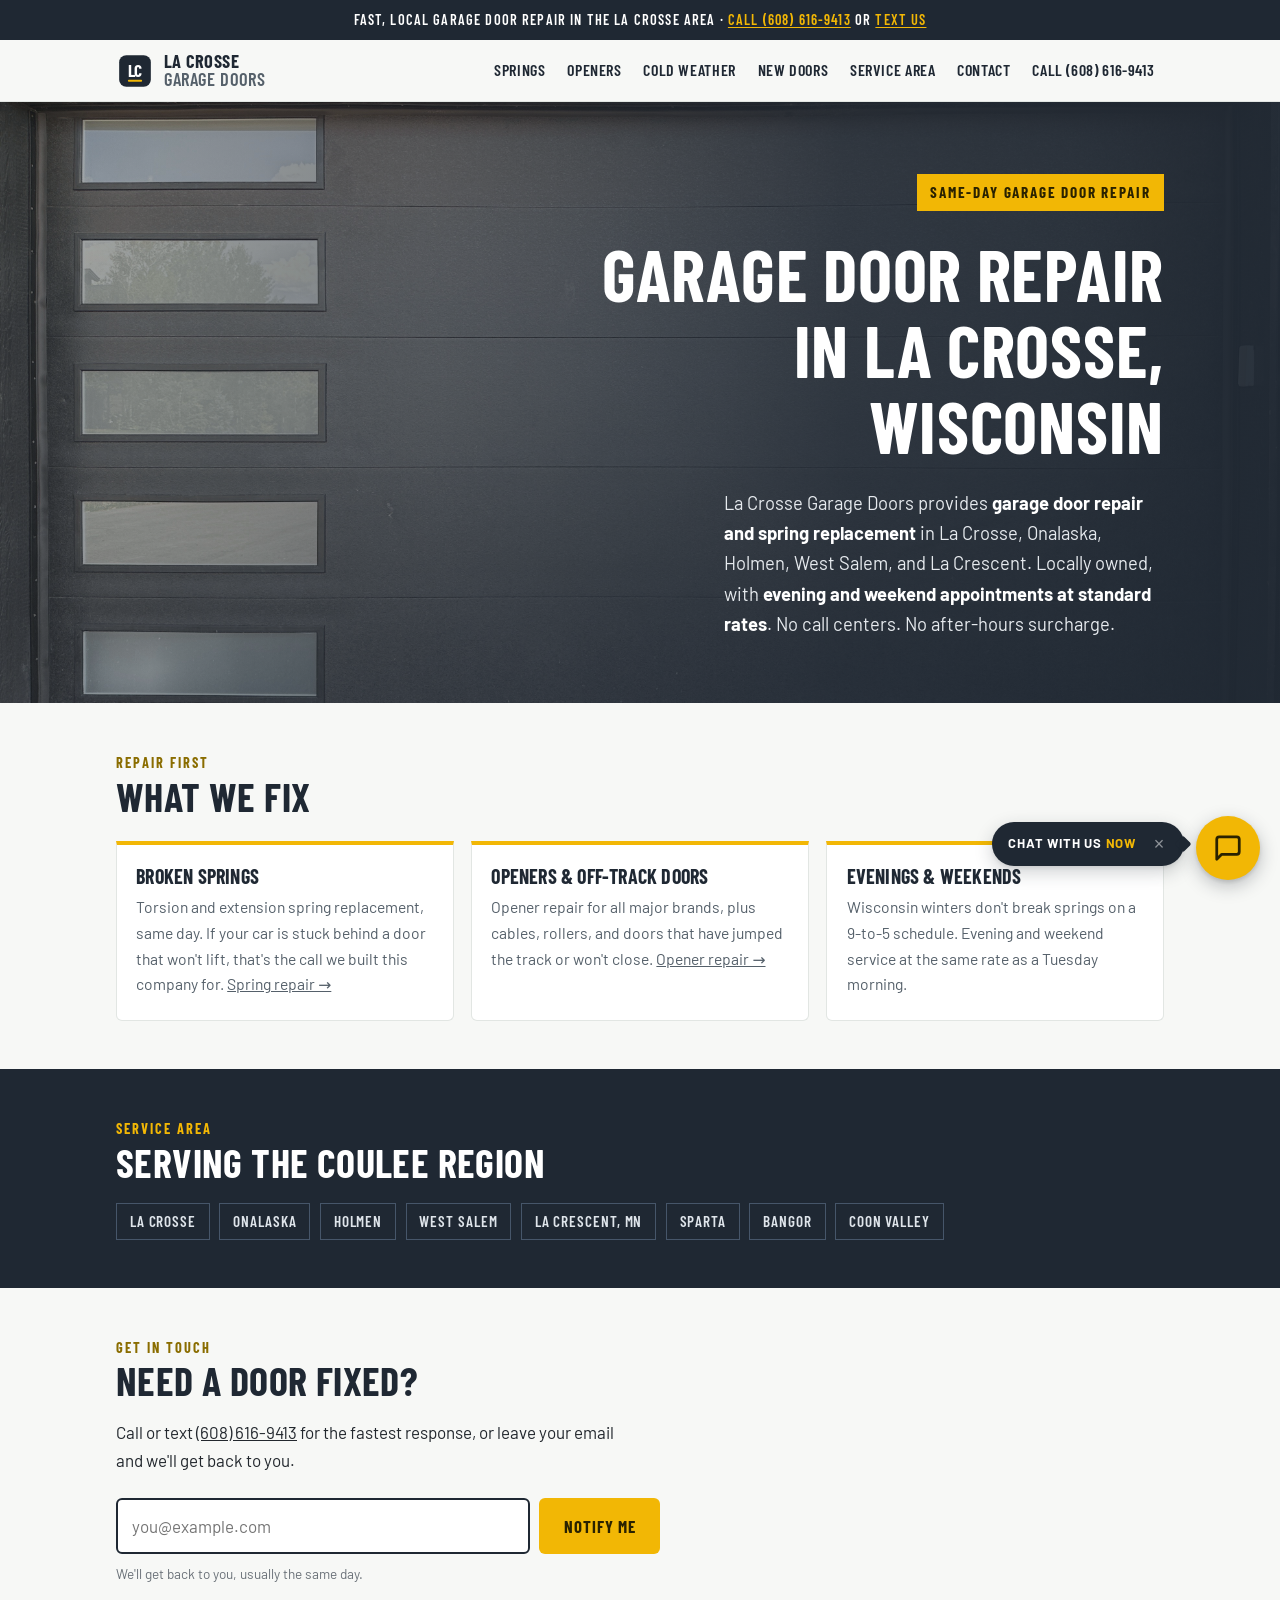
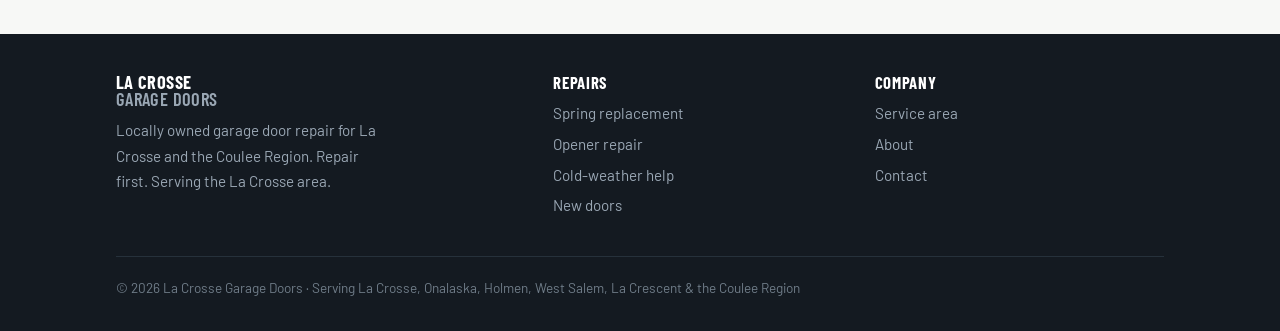
==== commit dc8345ba: "Add files via upload site update, remove Coming in August references" ====
--- a/index.html
+++ b/index.html
@@ -152,7 +152,7 @@
   <header class="site-header">
     <div class="wrap">
       <a class="brand" href="index.html" aria-label="La Crosse Garage Doors home">
-        <svg viewBox="0 0 48 48" aria-hidden="true"><rect x="6" y="6" width="36" height="36" rx="3.5" fill="#f2b705"/><g fill="#1f2833"><rect x="10.5" y="11" width="8" height="4.5" rx="1"/><rect x="20" y="11" width="8" height="4.5" rx="1"/><rect x="29.5" y="11" width="8" height="4.5" rx="1"/></g><g stroke="#1f2833" stroke-width="1.6" stroke-linecap="round"><line x1="9" y1="21.5" x2="39" y2="21.5"/><line x1="9" y1="29" x2="39" y2="29"/><line x1="9" y1="36.5" x2="39" y2="36.5"/></g></svg>
+        <svg viewBox="0 0 48 48" aria-hidden="true"><rect x="4" y="4" width="40" height="40" rx="9" fill="#1f2833"/><text x="24" y="31.5" font-family="'Barlow Condensed',sans-serif" font-weight="700" font-size="22" fill="#fff" text-anchor="middle" letter-spacing="-0.5">LC</text><rect x="15" y="35" width="18" height="2.6" rx="1.3" fill="#f2b705"/></svg>
         <span class="brand-name"><span class="lc">La Crosse</span><span class="gd">Garage Doors</span></span>
       </a>
       <nav class="site-nav" aria-label="Primary">
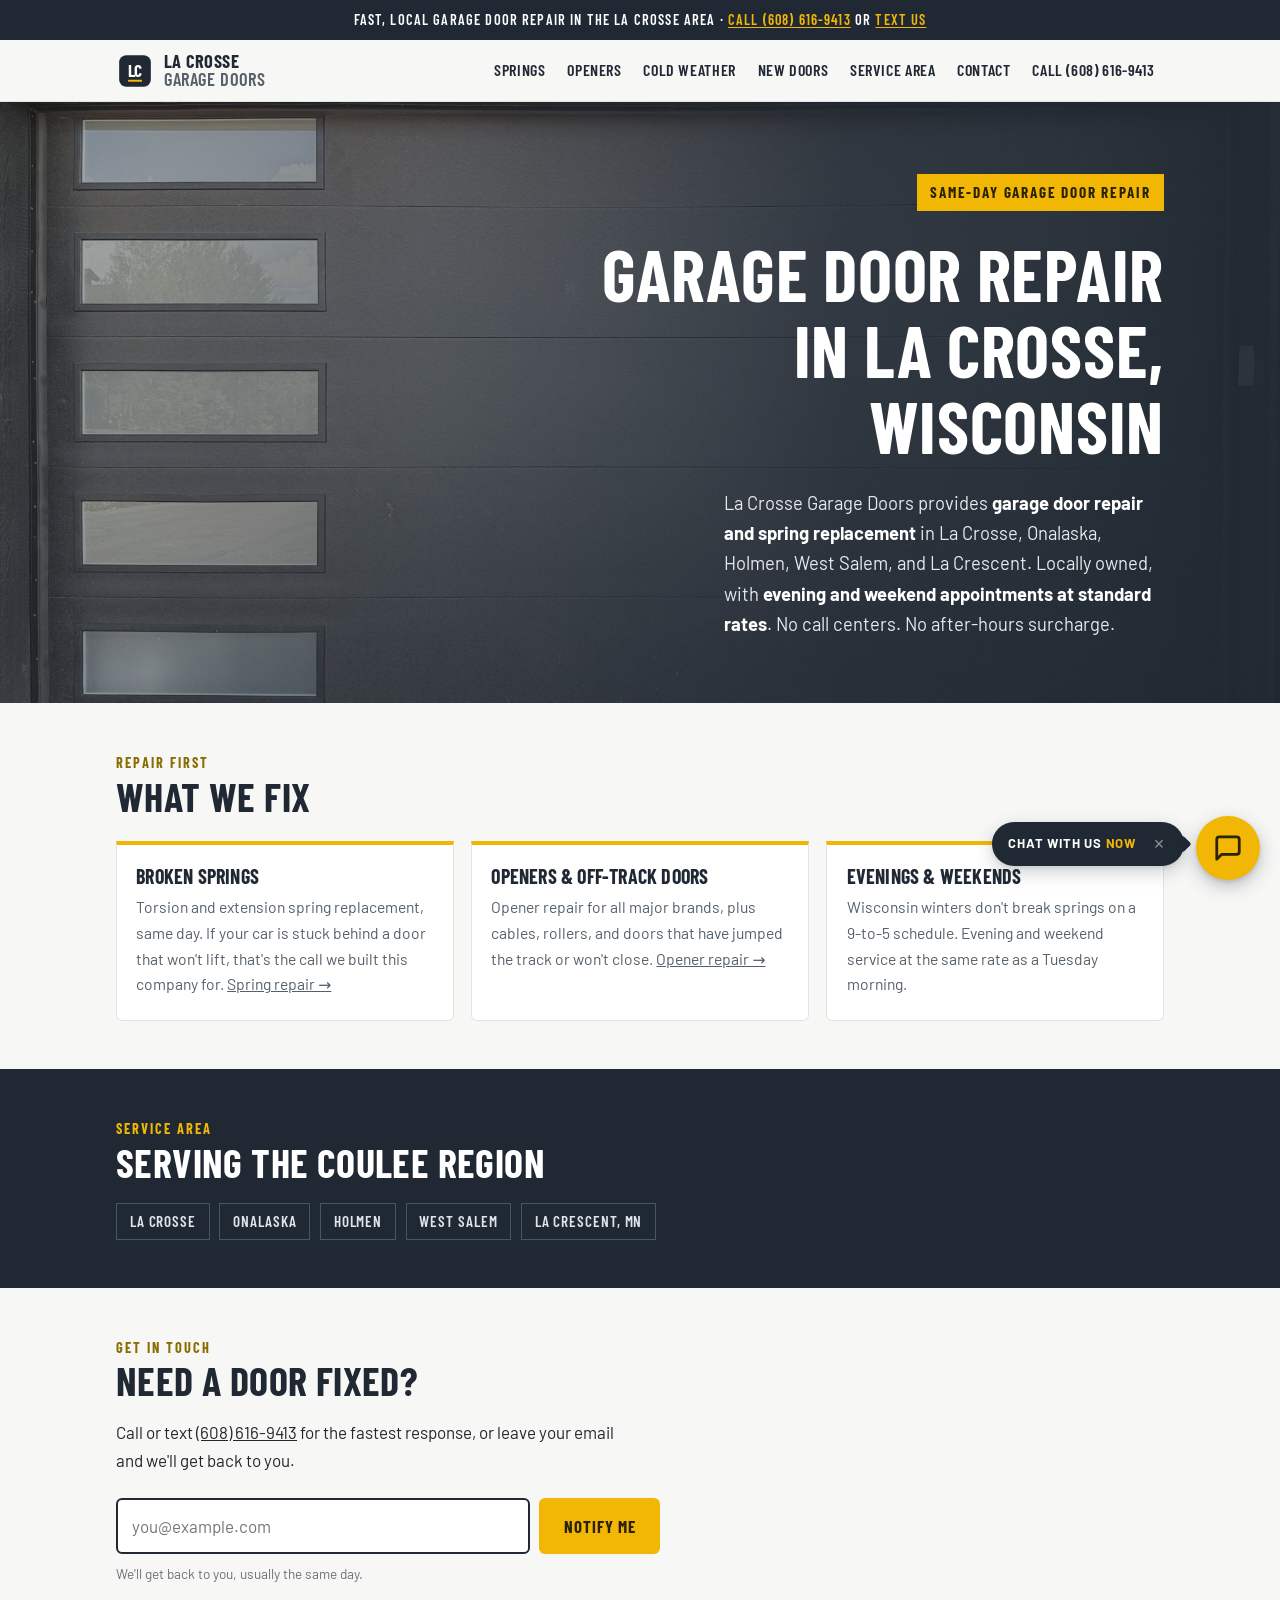
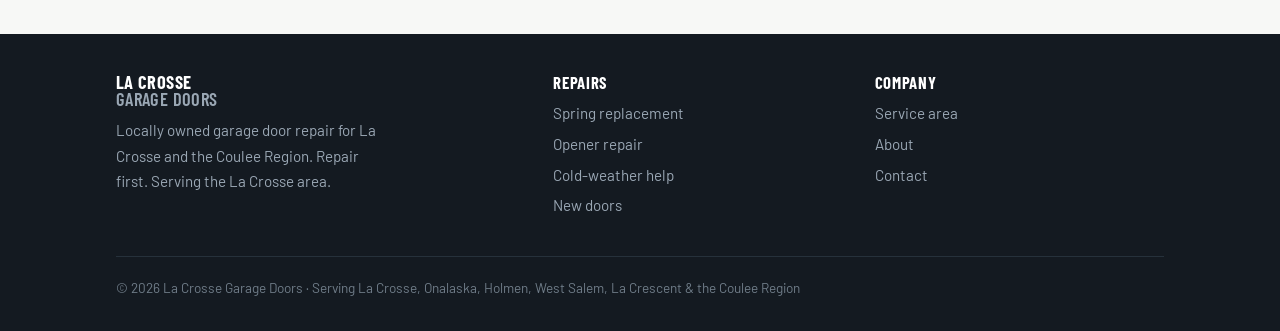
==== commit 6c54ef32: "Add files via upload Geography updates" ====
--- a/index.html
+++ b/index.html
@@ -43,10 +43,7 @@
       {"@type": "City", "name": "Onalaska", "containedInPlace": {"@type": "State", "name": "Wisconsin"}},
       {"@type": "City", "name": "Holmen", "containedInPlace": {"@type": "State", "name": "Wisconsin"}},
       {"@type": "City", "name": "West Salem", "containedInPlace": {"@type": "State", "name": "Wisconsin"}},
-      {"@type": "City", "name": "La Crescent", "containedInPlace": {"@type": "State", "name": "Minnesota"}},
-      {"@type": "City", "name": "Sparta", "containedInPlace": {"@type": "State", "name": "Wisconsin"}},
-      {"@type": "City", "name": "Bangor", "containedInPlace": {"@type": "State", "name": "Wisconsin"}},
-      {"@type": "City", "name": "Coon Valley", "containedInPlace": {"@type": "State", "name": "Wisconsin"}}
+      {"@type": "City", "name": "La Crescent", "containedInPlace": {"@type": "State", "name": "Minnesota"}}
     ],
     "knowsAbout": [
       "Garage door spring replacement",
@@ -215,9 +212,6 @@
           <li>Holmen</li>
           <li>West Salem</li>
           <li>La Crescent, MN</li>
-          <li>Sparta</li>
-          <li>Bangor</li>
-          <li>Coon Valley</li>
         </ul>
       </div>
     </section>
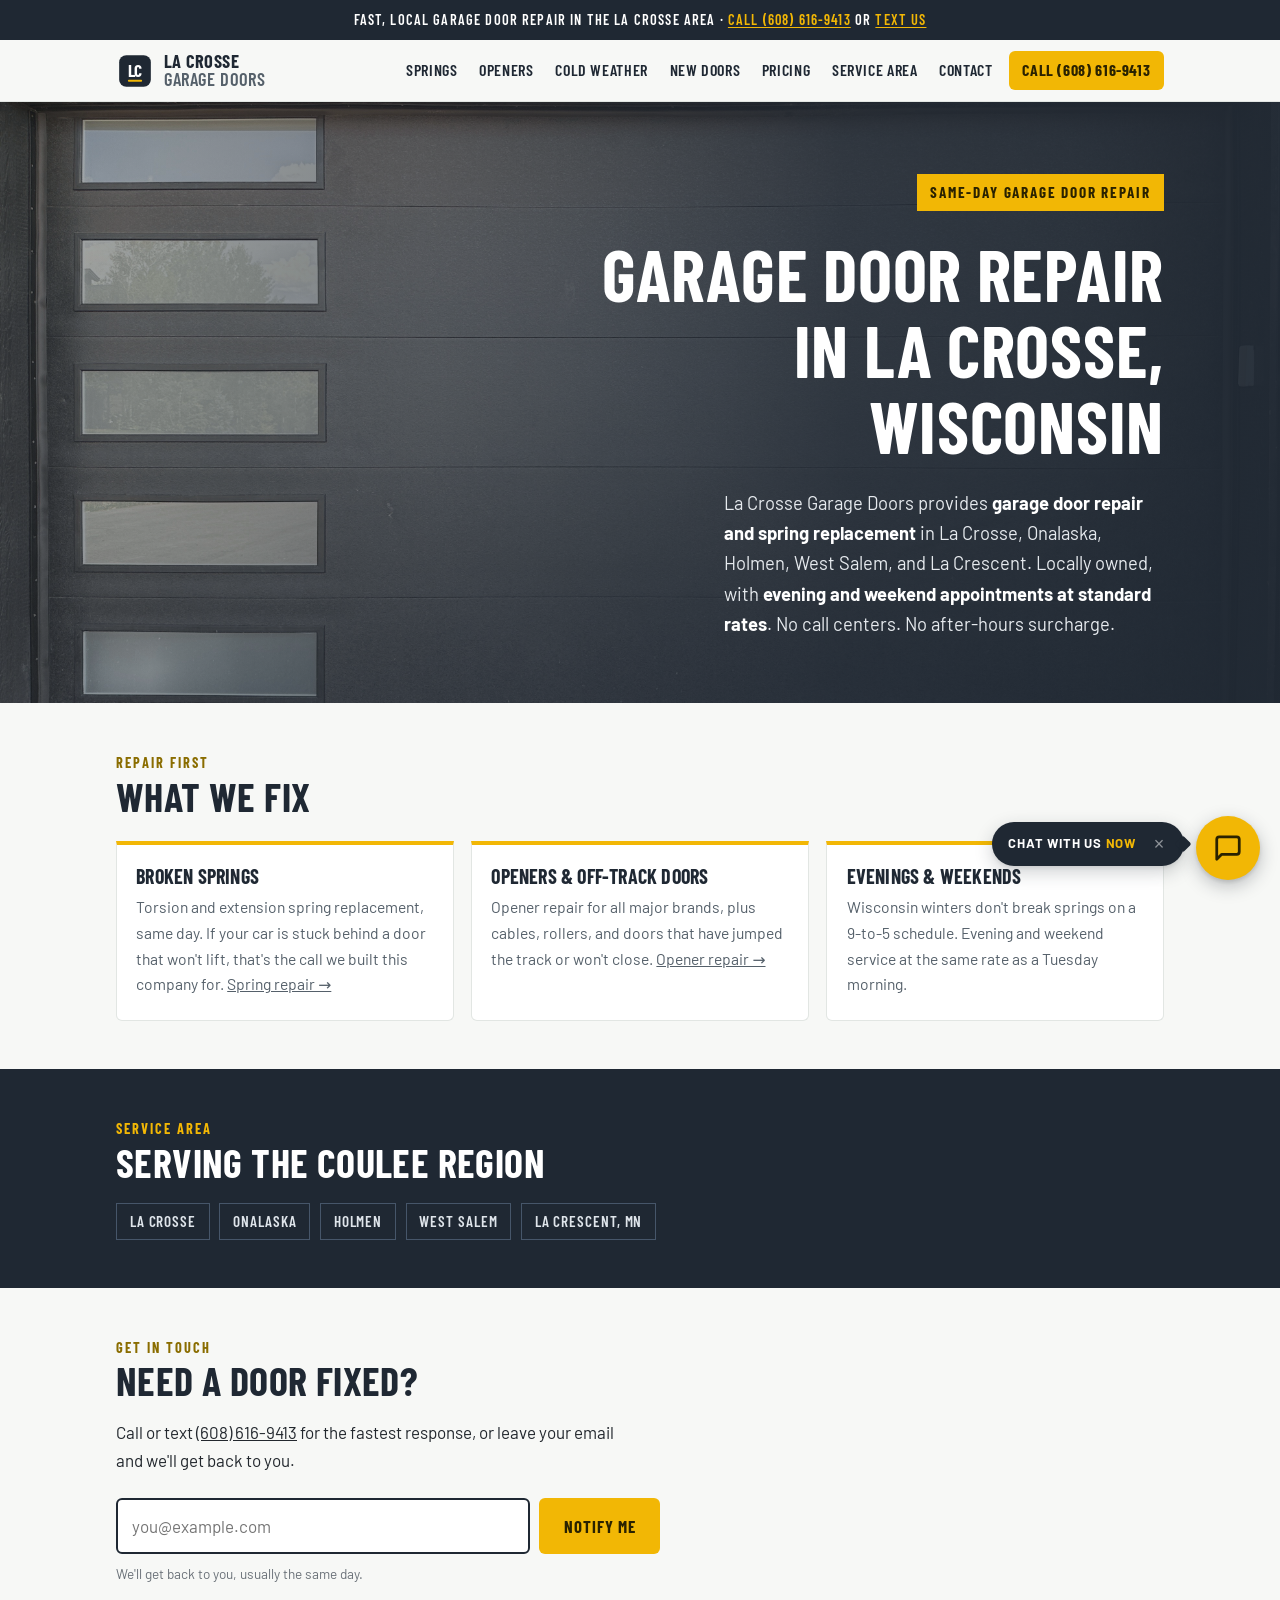
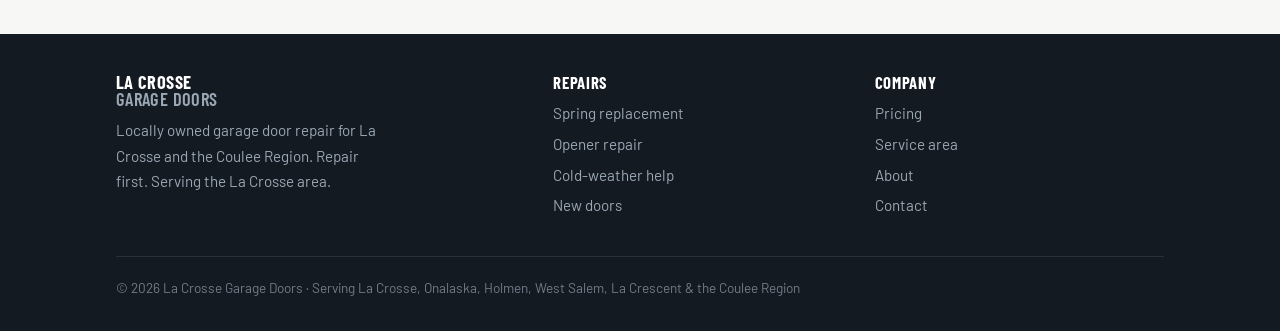
==== commit 27ec80fb: "Add files via upload Update to pages, added pricing page" ====
--- a/index.html
+++ b/index.html
@@ -157,6 +157,7 @@
         <a href="garage-door-opener-repair-la-crosse.html">Openers</a>
         <a href="garage-door-wont-open-cold-weather.html">Cold Weather</a>
         <a href="garage-door-installation-la-crosse.html">New Doors</a>
+        <a href="garage-door-repair-cost-la-crosse.html">Pricing</a>
         <a href="service-area.html">Service Area</a>
         <a href="contact.html">Contact</a>
         <a class="nav-call" href="tel:+16086169413">Call&nbsp;(608) 616-9413</a>
@@ -255,6 +256,7 @@
         <div>
           <h4>Company</h4>
           <ul>
+            <li><a href="garage-door-repair-cost-la-crosse.html">Pricing</a></li>
             <li><a href="service-area.html">Service area</a></li>
             <li><a href="about.html">About</a></li>
             <li><a href="contact.html">Contact</a></li>
--- a/style.css
+++ b/style.css
@@ -233,3 +233,23 @@
 .form-actions { margin-top: 1.25rem; }
 .form-note { font-size: 0.85rem; color: var(--muted); margin-top: 0.6rem; }
 @media (max-width: 46rem) { .form-grid { grid-template-columns: 1fr; } }
+
+/* ---------- Header click-to-call button ---------- */
+.site-nav a.nav-call {
+  background: var(--accent); color: var(--accent-ink);
+  font-weight: 700; border-radius: 6px; padding: 0.4rem 0.85rem; margin-left: 0.25rem;
+}
+.site-nav a.nav-call:hover { background: var(--accent); filter: brightness(0.95); }
+
+/* ---------- Pricing table ---------- */
+.price-table { max-width: 44rem; margin: 1.5rem 0 0.75rem; border:1px solid var(--line); border-radius:10px; overflow:hidden; background:#fff; }
+.price-row { display:flex; justify-content:space-between; align-items:center; gap:1rem; padding:0.9rem 1.1rem; border-bottom:1px solid var(--line); }
+.price-row:last-child { border-bottom:none; }
+.price-row > span:first-child { display:flex; flex-direction:column; }
+.price-row em { font-style:normal; font-size:0.85rem; color:var(--muted); margin-top:0.15rem; }
+.price-row > span:last-child { font-family:'Barlow Condensed',sans-serif; font-weight:700; font-size:1.3rem; color:var(--steel); white-space:nowrap; }
+.price-head { background:var(--steel); }
+.price-head span { color:#fff !important; font-family:'Barlow Condensed',sans-serif; font-weight:700; text-transform:uppercase; letter-spacing:0.04em; font-size:0.95rem; }
+.price-row.price-head > span:last-child { color:#fff; }
+.price-foot { max-width:44rem; font-size:0.9rem; color:var(--muted); margin-top:0.75rem; }
+@media (max-width:40rem){ .price-row > span:last-child { font-size:1.15rem; } }
